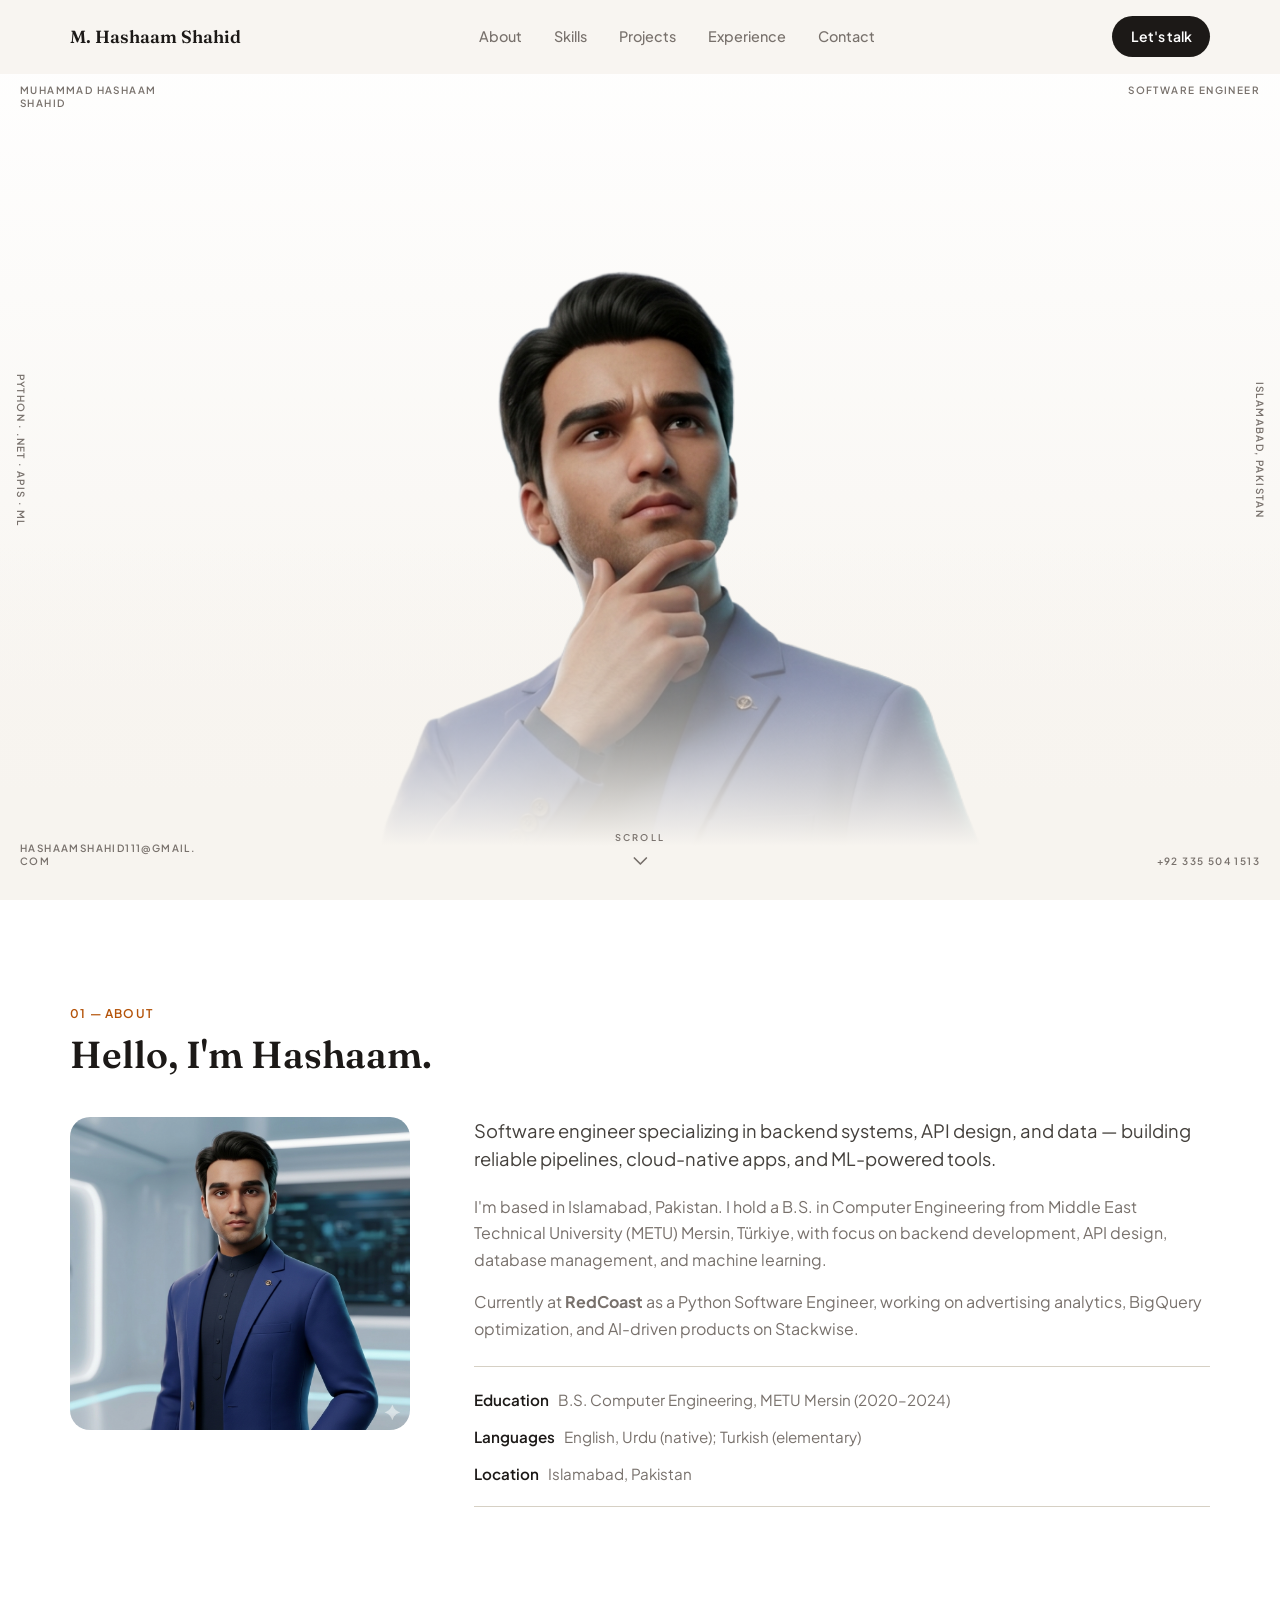
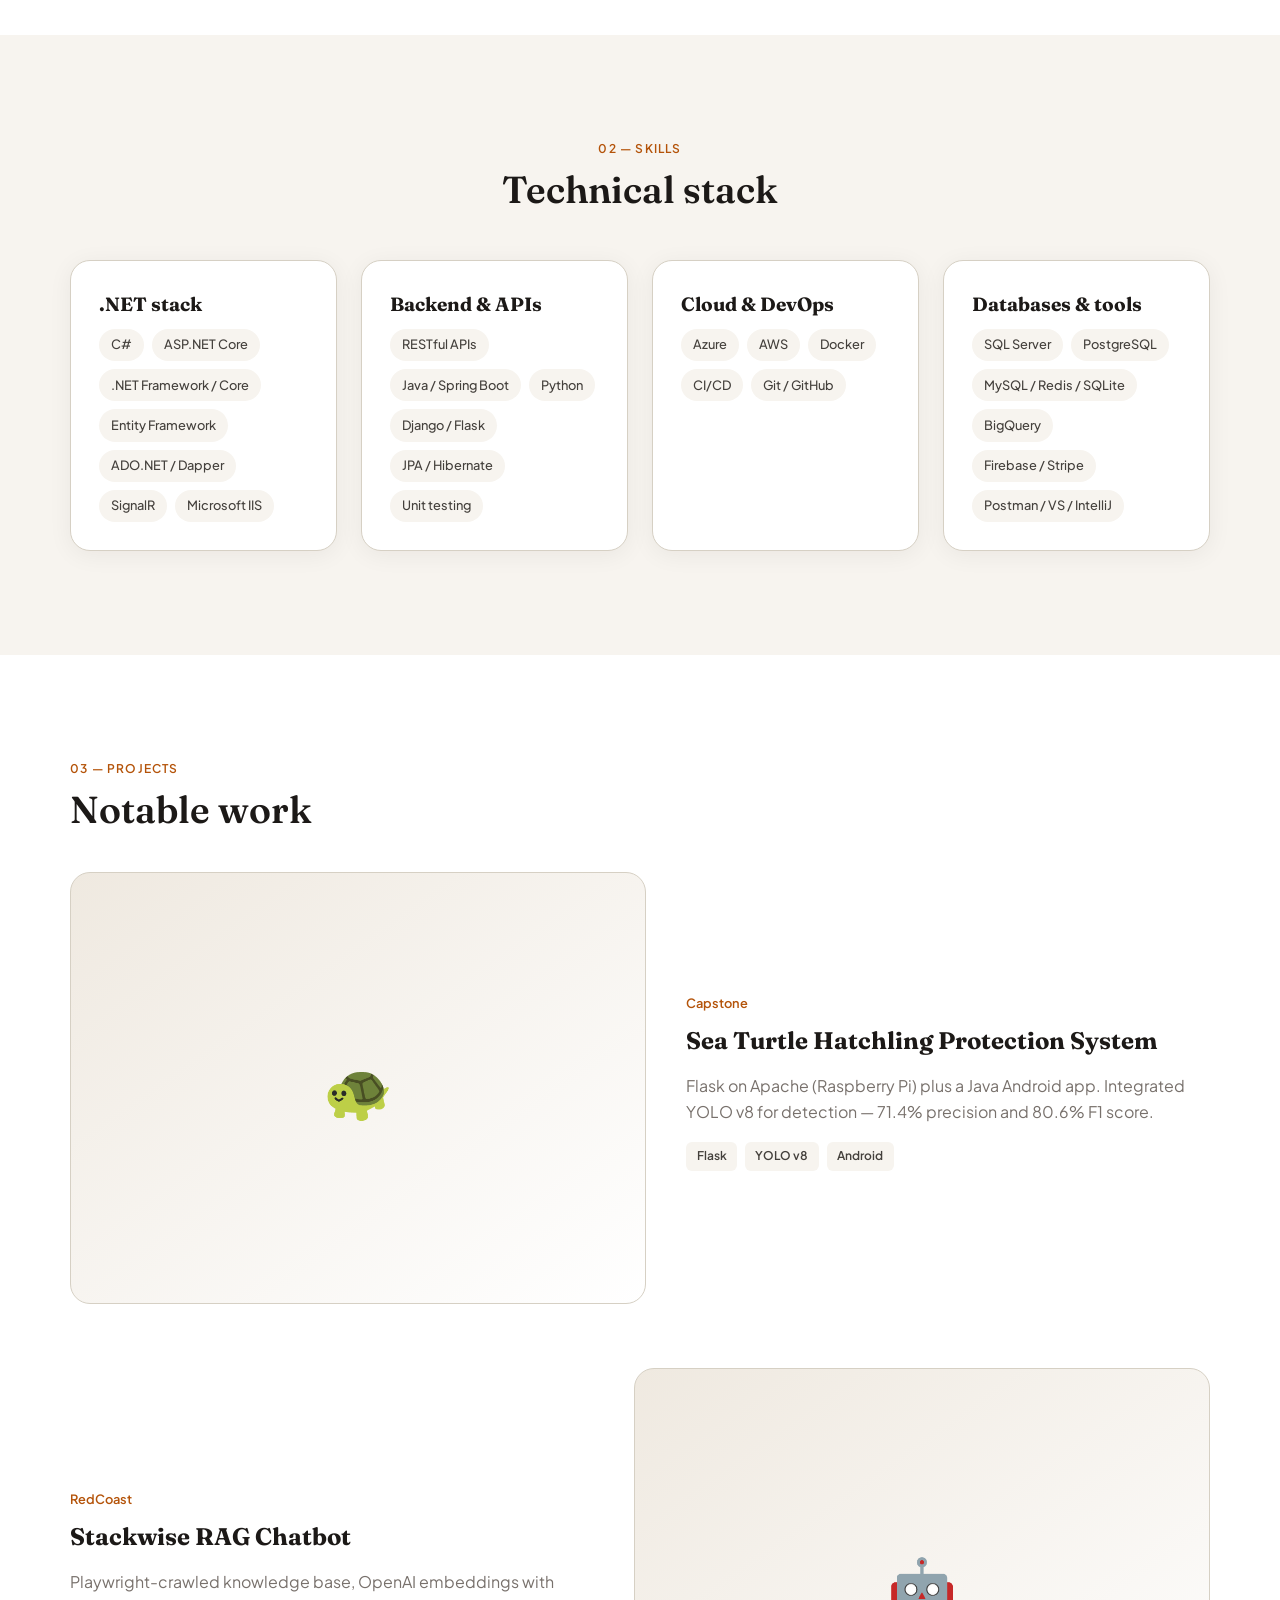
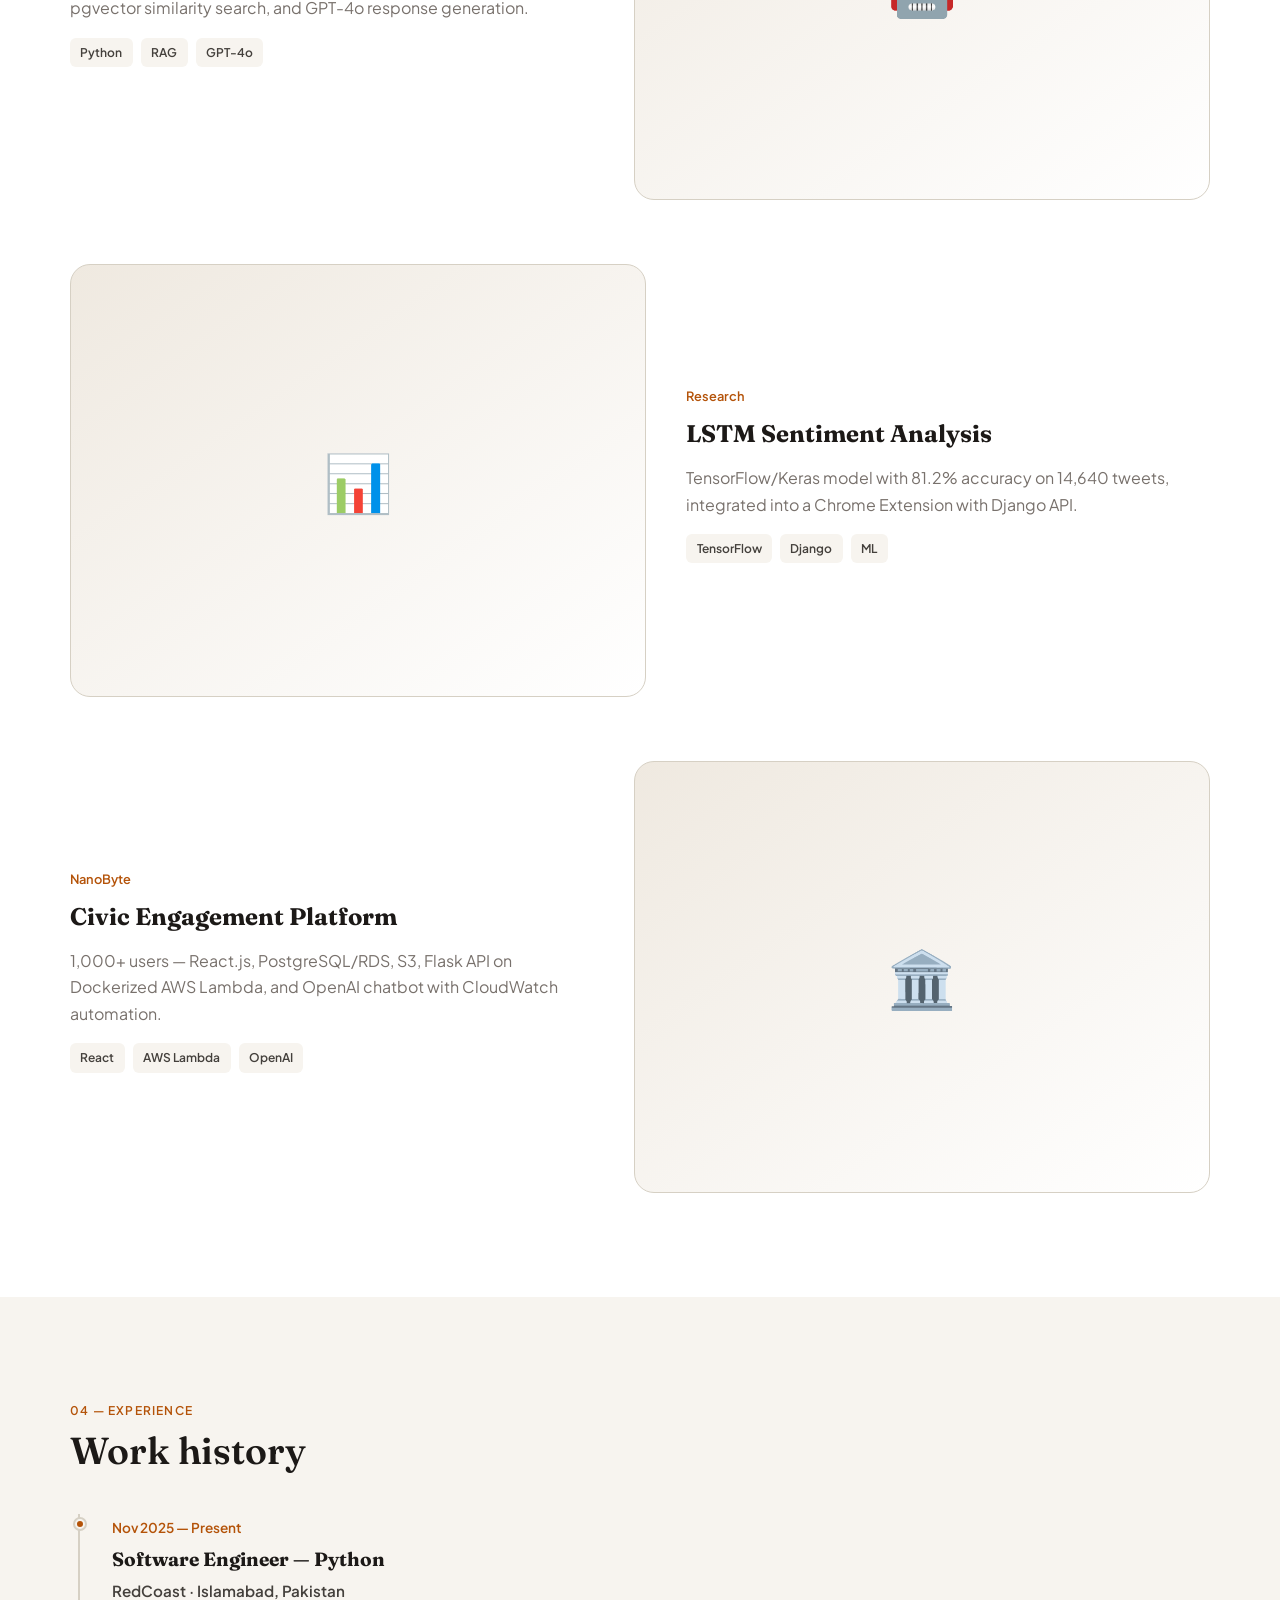
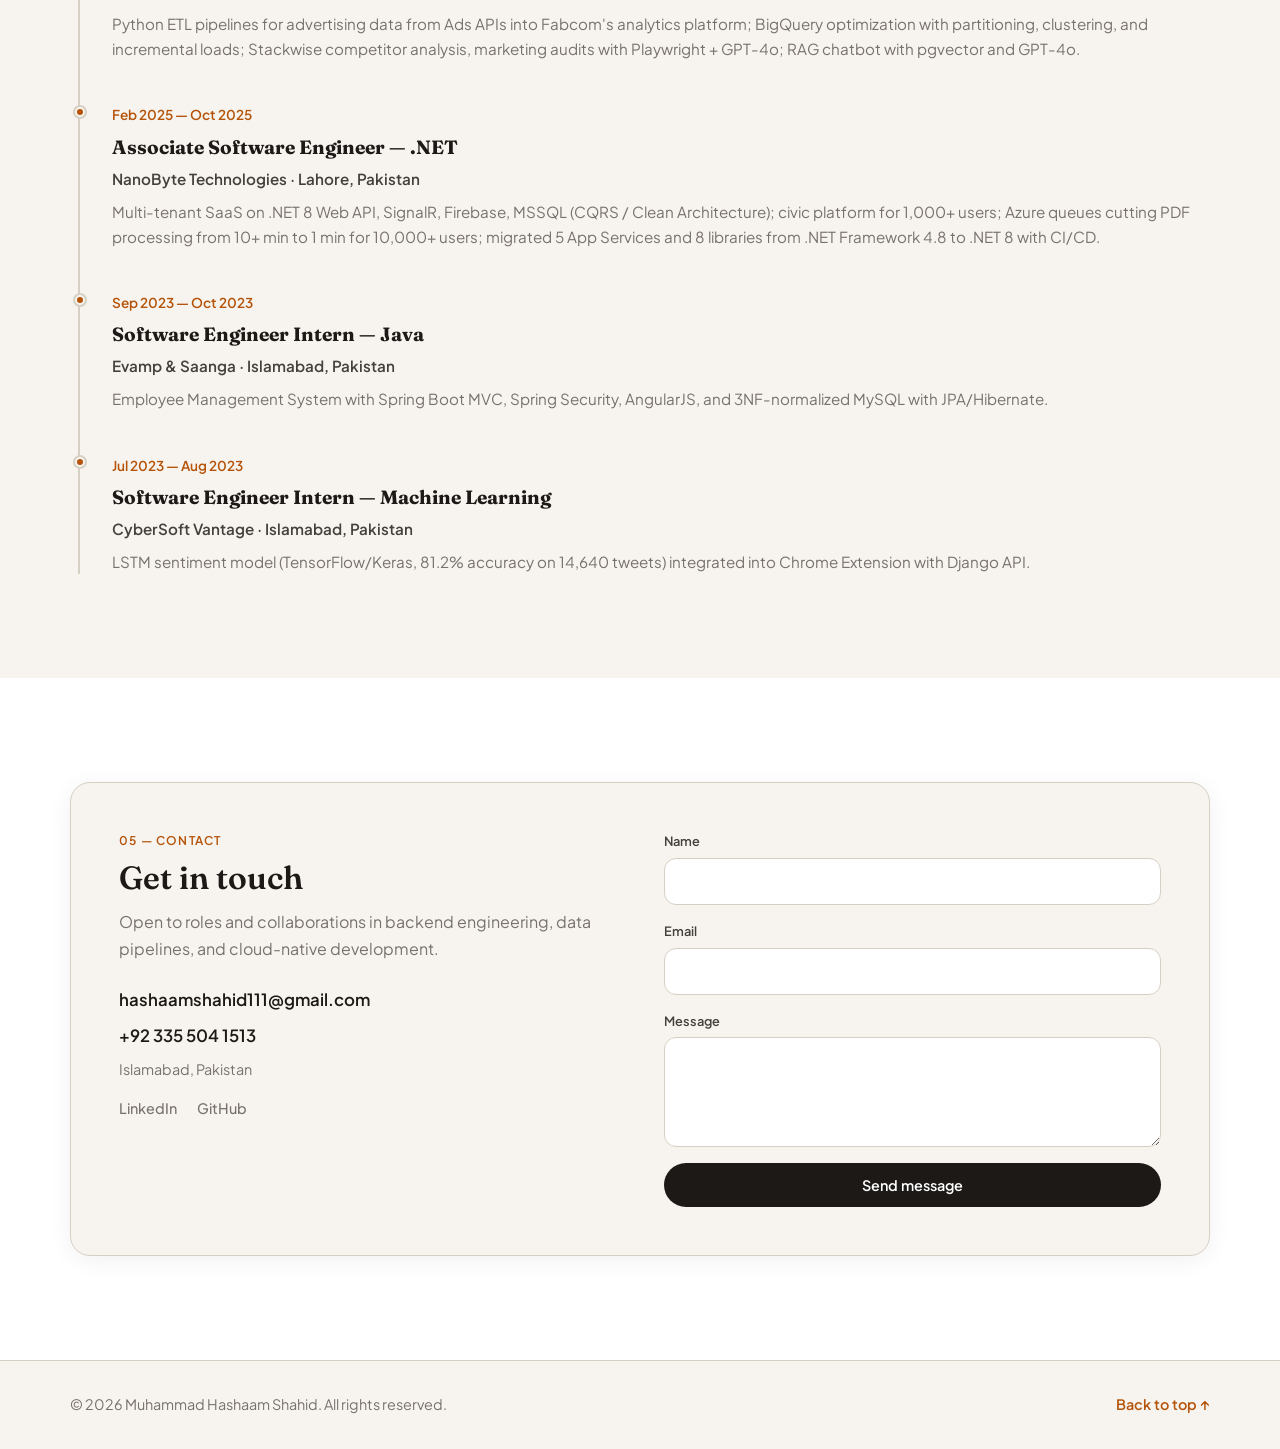
==== index.html @ 00e690a9 "letsss goooo" ====
<!DOCTYPE html>
<html lang="en">
<head>
    <meta charset="UTF-8">
    <meta name="viewport" content="width=device-width, initial-scale=1.0">
    <title>Muhammad Hashaam Shahid — Software Engineer</title>
    <link rel="preconnect" href="https://fonts.googleapis.com">
    <link rel="preconnect" href="https://fonts.gstatic.com" crossorigin>
    <link href="https://fonts.googleapis.com/css2?family=Fraunces:opsz,wght@9..144,500;9..144,600;9..144,700&family=Plus+Jakarta+Sans:wght@400;500;600;700&display=swap" rel="stylesheet">
    <link rel="stylesheet" href="styles.css">
</head>
<body>
    <a class="skip-link" href="#main">Skip to content</a>

    <header class="site-header" id="top">
        <div class="header-inner">
            <a href="#top" class="brand">M. Hashaam Shahid</a>
            <nav class="site-nav" aria-label="Main">
                <ul>
                    <li><a href="#about">About</a></li>
                    <li><a href="#skills">Skills</a></li>
                    <li><a href="#work">Projects</a></li>
                    <li><a href="#experience">Experience</a></li>
                    <li><a href="#contact">Contact</a></li>
                </ul>
            </nav>
            <a href="#contact" class="header-btn">Let's talk</a>
            <button type="button" class="nav-toggle" id="navToggle" aria-expanded="false" aria-controls="mobileNav" aria-label="Open menu">
                <span></span><span></span><span></span>
            </button>
        </div>
        <div class="mobile-nav" id="mobileNav" hidden>
            <a href="#about">About</a>
            <a href="#skills">Skills</a>
            <a href="#work">Projects</a>
            <a href="#experience">Experience</a>
            <a href="#contact">Contact</a>
        </div>
    </header>

    <section class="hero banner" aria-label="Introduction">
        <div class="hero-bg" aria-hidden="true"></div>

        <div class="hero-stage">
            <!-- Avatar: lowest layer in hero stack -->
            <div class="hero-avatar">
                <div class="model" role="img" aria-label="Muhammad Hashaam Shahid"></div>
            </div>

            <!-- 3D ring: above avatar -->
            <div class="slider" style="--quantity: 8;">
                <div class="item" style="--i: 1;"><img src="img1.png" alt=""></div>
                <div class="item" style="--i: 2;"><img src="img2.png" alt=""></div>
                <div class="item" style="--i: 3;"><img src="img3.png" alt=""></div>
                <div class="item" style="--i: 4;"><img src="img4.png" alt=""></div>
                <div class="item" style="--i: 5;"><img src="img5.png" alt=""></div>
                <div class="item" style="--i: 6;"><img src="img6.png" alt=""></div>
                <div class="item" style="--i: 7;"><img src="img7.png" alt=""></div>
                <div class="item" style="--i: 8;"><img src="img8.png" alt=""></div>
            </div>

        </div>

        <!-- Minimal labels on screen edges only — center stays clear for 3D -->
        <div class="hero-edges">
            <span class="edge edge-tl">Muhammad Hashaam Shahid</span>
            <span class="edge edge-tr">Software Engineer</span>
            <a class="edge edge-bl" href="mailto:hashaamshahid111@gmail.com">hashaamshahid111@gmail.com</a>
            <a class="edge edge-br" href="tel:+923355041513">+92 335 504 1513</a>
            <span class="edge edge-left" aria-hidden="true">Python · .NET · APIs · ML</span>
            <span class="edge edge-right" aria-hidden="true">Islamabad, Pakistan</span>
            <a class="edge edge-scroll" href="#about" aria-label="Scroll down">
                <span class="scroll-label">Scroll</span>
                <span class="scroll-arrow" aria-hidden="true">
                    <svg width="24" height="24" viewBox="0 0 24 24" fill="none" xmlns="http://www.w3.org/2000/svg">
                        <path d="M6 9l6 6 6-6" stroke="currentColor" stroke-width="1.75" stroke-linecap="round" stroke-linejoin="round"/>
                    </svg>
                </span>
            </a>
        </div>
        <h1 class="visually-hidden">Muhammad Hashaam Shahid — Software Engineer</h1>

        <div class="hero-fade" aria-hidden="true"></div>
    </section>

    <main id="main">
        <section class="section about" id="about">
            <div class="wrap">
                <div class="section-head">
                    <span class="tag">01 — About</span>
                    <h2>Hello, I'm Hashaam.</h2>
                </div>
                <div class="about-layout">
                    <div class="about-photo">
                        <div class="photo-frame">
                            <img src="photoframe.png" alt="Muhammad Hashaam Shahid" width="400" height="500">
                        </div>
                    </div>
                    <div class="about-copy">
                        <p class="large">Software engineer specializing in backend systems, API design, and data — building reliable pipelines, cloud-native apps, and ML-powered tools.</p>
                        <p>I'm based in Islamabad, Pakistan. I hold a B.S. in Computer Engineering from Middle East Technical University (METU) Mersin, Türkiye, with focus on backend development, API design, database management, and machine learning.</p>
                        <p>Currently at <strong>RedCoast</strong> as a Python Software Engineer, working on advertising analytics, BigQuery optimization, and AI-driven products on Stackwise.</p>
                        <ul class="about-facts">
                            <li><strong>Education</strong> B.S. Computer Engineering, METU Mersin (2020–2024)</li>
                            <li><strong>Languages</strong> English, Urdu (native); Turkish (elementary)</li>
                            <li><strong>Location</strong> Islamabad, Pakistan</li>
                        </ul>
                    </div>
                </div>
            </div>
        </section>

        <section class="section skills" id="skills">
            <div class="wrap">
                <div class="section-head center">
                    <span class="tag">02 — Skills</span>
                    <h2>Technical stack</h2>
                </div>
                <div class="skills-grid">
                    <article class="skill-card">
                        <h3>.NET stack</h3>
                        <ul>
                            <li>C#</li>
                            <li>ASP.NET Core</li>
                            <li>.NET Framework / Core</li>
                            <li>Entity Framework</li>
                            <li>ADO.NET / Dapper</li>
                            <li>SignalR</li>
                            <li>Microsoft IIS</li>
                        </ul>
                    </article>
                    <article class="skill-card">
                        <h3>Backend & APIs</h3>
                        <ul>
                            <li>RESTful APIs</li>
                            <li>Java / Spring Boot</li>
                            <li>Python</li>
                            <li>Django / Flask</li>
                            <li>JPA / Hibernate</li>
                            <li>Unit testing</li>
                        </ul>
                    </article>
                    <article class="skill-card">
                        <h3>Cloud & DevOps</h3>
                        <ul>
                            <li>Azure</li>
                            <li>AWS</li>
                            <li>Docker</li>
                            <li>CI/CD</li>
                            <li>Git / GitHub</li>
                        </ul>
                    </article>
                    <article class="skill-card">
                        <h3>Databases & tools</h3>
                        <ul>
                            <li>SQL Server</li>
                            <li>PostgreSQL</li>
                            <li>MySQL / Redis / SQLite</li>
                            <li>BigQuery</li>
                            <li>Firebase / Stripe</li>
                            <li>Postman / VS / IntelliJ</li>
                        </ul>
                    </article>
                </div>
            </div>
        </section>

        <section class="section work" id="work">
            <div class="wrap">
                <div class="section-head">
                    <span class="tag">03 — Projects</span>
                    <h2>Notable work</h2>
                </div>
                <div class="work-list">
                    <article class="work-item">
                        <div class="work-visual work-visual--icon">🐢</div>
                        <div class="work-info">
                            <span class="work-year">Capstone</span>
                            <h3>Sea Turtle Hatchling Protection System</h3>
                            <p>Flask on Apache (Raspberry Pi) plus a Java Android app. Integrated YOLO v8 for detection — 71.4% precision and 80.6% F1 score.</p>
                            <div class="work-meta">
                                <span>Flask</span><span>YOLO v8</span><span>Android</span>
                            </div>
                        </div>
                    </article>
                    <article class="work-item reverse">
                        <div class="work-visual work-visual--icon">🤖</div>
                        <div class="work-info">
                            <span class="work-year">RedCoast</span>
                            <h3>Stackwise RAG Chatbot</h3>
                            <p>Playwright-crawled knowledge base, OpenAI embeddings with pgvector similarity search, and GPT-4o response generation.</p>
                            <div class="work-meta">
                                <span>Python</span><span>RAG</span><span>GPT-4o</span>
                            </div>
                        </div>
                    </article>
                    <article class="work-item">
                        <div class="work-visual work-visual--icon">📊</div>
                        <div class="work-info">
                            <span class="work-year">Research</span>
                            <h3>LSTM Sentiment Analysis</h3>
                            <p>TensorFlow/Keras model with 81.2% accuracy on 14,640 tweets, integrated into a Chrome Extension with Django API.</p>
                            <div class="work-meta">
                                <span>TensorFlow</span><span>Django</span><span>ML</span>
                            </div>
                        </div>
                    </article>
                    <article class="work-item reverse">
                        <div class="work-visual work-visual--icon">🏛️</div>
                        <div class="work-info">
                            <span class="work-year">NanoByte</span>
                            <h3>Civic Engagement Platform</h3>
                            <p>1,000+ users — React.js, PostgreSQL/RDS, S3, Flask API on Dockerized AWS Lambda, and OpenAI chatbot with CloudWatch automation.</p>
                            <div class="work-meta">
                                <span>React</span><span>AWS Lambda</span><span>OpenAI</span>
                            </div>
                        </div>
                    </article>
                </div>
            </div>
        </section>

        <section class="section experience" id="experience">
            <div class="wrap">
                <div class="section-head">
                    <span class="tag">04 — Experience</span>
                    <h2>Work history</h2>
                </div>
                <ol class="timeline">
                    <li>
                        <time datetime="2025-11">Nov 2025 — Present</time>
                        <h3>Software Engineer — Python</h3>
                        <p class="company">RedCoast · Islamabad, Pakistan</p>
                        <p>Python ETL pipelines for advertising data from Ads APIs into Fabcom's analytics platform; BigQuery optimization with partitioning, clustering, and incremental loads; Stackwise competitor analysis, marketing audits with Playwright + GPT-4o; RAG chatbot with pgvector and GPT-4o.</p>
                    </li>
                    <li>
                        <time datetime="2025-02">Feb 2025 — Oct 2025</time>
                        <h3>Associate Software Engineer — .NET</h3>
                        <p class="company">NanoByte Technologies · Lahore, Pakistan</p>
                        <p>Multi-tenant SaaS on .NET 8 Web API, SignalR, Firebase, MSSQL (CQRS / Clean Architecture); civic platform for 1,000+ users; Azure queues cutting PDF processing from 10+ min to 1 min for 10,000+ users; migrated 5 App Services and 8 libraries from .NET Framework 4.8 to .NET 8 with CI/CD.</p>
                    </li>
                    <li>
                        <time datetime="2023-09">Sep 2023 — Oct 2023</time>
                        <h3>Software Engineer Intern — Java</h3>
                        <p class="company">Evamp & Saanga · Islamabad, Pakistan</p>
                        <p>Employee Management System with Spring Boot MVC, Spring Security, AngularJS, and 3NF-normalized MySQL with JPA/Hibernate.</p>
                    </li>
                    <li>
                        <time datetime="2023-07">Jul 2023 — Aug 2023</time>
                        <h3>Software Engineer Intern — Machine Learning</h3>
                        <p class="company">CyberSoft Vantage · Islamabad, Pakistan</p>
                        <p>LSTM sentiment model (TensorFlow/Keras, 81.2% accuracy on 14,640 tweets) integrated into Chrome Extension with Django API.</p>
                    </li>
                </ol>
            </div>
        </section>

        <section class="section contact" id="contact">
            <div class="wrap">
                <div class="contact-box">
                    <div class="contact-text">
                        <span class="tag">05 — Contact</span>
                        <h2>Get in touch</h2>
                        <p>Open to roles and collaborations in backend engineering, data pipelines, and cloud-native development.</p>
                        <div class="contact-direct">
                            <a href="mailto:hashaamshahid111@gmail.com">hashaamshahid111@gmail.com</a>
                            <a href="tel:+923355041513" class="contact-phone">+92 335 504 1513</a>
                            <p class="contact-location">Islamabad, Pakistan</p>
                            <div class="socials">
                                <a href="https://linkedin.com/in/" target="_blank" rel="noopener noreferrer">LinkedIn</a>
                                <a href="https://github.com/" target="_blank" rel="noopener noreferrer">GitHub</a>
                            </div>
                        </div>
                    </div>
                    <form class="contact-form" action="#" method="post">
                        <label>
                            <span>Name</span>
                            <input type="text" name="name" required autocomplete="name">
                        </label>
                        <label>
                            <span>Email</span>
                            <input type="email" name="email" required autocomplete="email">
                        </label>
                        <label>
                            <span>Message</span>
                            <textarea name="message" rows="4" required></textarea>
                        </label>
                        <button type="submit" class="btn btn-fill">Send message</button>
                    </form>
                </div>
            </div>
        </section>
    </main>

    <footer class="site-footer">
        <div class="wrap footer-inner">
            <p>© <span id="year"></span> Muhammad Hashaam Shahid. All rights reserved.</p>
            <a href="#top" class="text-link">Back to top ↑</a>
        </div>
    </footer>

    <script src="main.js"></script>
</body>
</html>
---- styles.css ----
/* —— Theme: warm editorial light —— */
:root {
    --avatar-ref-w: 1400;
    --avatar-ref-h: 1363;
    --content-max: 1140px;
    --design-w: 2560px;
    --scale: min(1, 100vw / var(--design-w));
    --slider-w: calc(200px * var(--scale));
    --slider-h: calc(250px * var(--scale));
    --ring-z: calc(550px * var(--scale));
    --perspective: calc(1000px * var(--scale));

    --paper: #f7f4ef;
    --paper-2: #efe9e0;
    --ink: #1c1917;
    --ink-soft: #44403c;
    --muted: #78716c;
    --line: #d6d0c4;
    --accent: #b45309;
    --accent-hover: #92400e;
    --white: #fff;
    --radius: 12px;
    --radius-lg: 20px;
    --shadow: 0 4px 24px rgba(28, 25, 23, 0.06);
    --shadow-lg: 0 20px 50px rgba(28, 25, 23, 0.1);
    --font-sans: "Plus Jakarta Sans", system-ui, sans-serif;
    --font-serif: "Fraunces", Georgia, serif;
}

*, *::before, *::after { box-sizing: border-box; margin: 0; padding: 0; }

html { scroll-behavior: smooth; }

body {
    font-family: var(--font-sans);
    font-size: 1rem;
    line-height: 1.65;
    color: var(--ink);
    background: var(--paper);
}

img {
    max-width: 100%;
    height: auto;
    display: block;
    filter: none;
}

a { color: inherit; }

.skip-link {
    position: absolute;
    left: -9999px;
    top: 0;
    z-index: 9999;
    padding: 0.75rem 1rem;
    background: var(--ink);
    color: var(--white);
}
.skip-link:focus { left: 1rem; top: 1rem; }

.wrap {
    width: min(var(--content-max), 100% - 2.5rem);
    margin-inline: auto;
}

/* —— Header —— */
.site-header {
    position: fixed;
    top: 0;
    left: 0;
    right: 0;
    z-index: 200;
    background: rgba(247, 244, 239, 0.88);
    backdrop-filter: blur(10px);
    border-bottom: 1px solid transparent;
    transition: border-color 0.2s, box-shadow 0.2s;
}

.site-header.scrolled {
    border-color: var(--line);
    box-shadow: var(--shadow);
}

.header-inner {
    width: min(var(--content-max), 100% - 2.5rem);
    margin-inline: auto;
    display: flex;
    align-items: center;
    justify-content: space-between;
    gap: 1.5rem;
    padding: 1rem 0;
}

.brand {
    font-family: var(--font-serif);
    font-weight: 600;
    font-size: 1.1rem;
    text-decoration: none;
    color: var(--ink);
    white-space: nowrap;
}

.site-nav ul {
    display: flex;
    gap: 2rem;
    list-style: none;
}

.site-nav a {
    text-decoration: none;
    font-size: 0.9rem;
    font-weight: 500;
    color: var(--muted);
    transition: color 0.2s;
}

.site-nav a:hover { color: var(--ink); }

.header-btn {
    text-decoration: none;
    font-size: 0.875rem;
    font-weight: 600;
    padding: 0.55rem 1.15rem;
    border-radius: 999px;
    background: var(--ink);
    color: var(--white);
    transition: background 0.2s;
}

.header-btn:hover { background: var(--accent); }

.nav-toggle {
    display: none;
    flex-direction: column;
    gap: 5px;
    background: none;
    border: none;
    cursor: pointer;
    padding: 4px;
}

.nav-toggle span {
    display: block;
    width: 22px;
    height: 2px;
    background: var(--ink);
    border-radius: 1px;
}

.mobile-nav {
    display: none;
    flex-direction: column;
    gap: 0.75rem;
    padding: 1rem 1.25rem 1.25rem;
    border-top: 1px solid var(--line);
    background: var(--paper);
}

.mobile-nav a {
    text-decoration: none;
    font-weight: 500;
    color: var(--ink-soft);
}

.mobile-nav[hidden] { display: none; }
.mobile-nav.is-open {
    display: flex;
}

/* —— Buttons & links —— */
.btn {
    display: inline-flex;
    align-items: center;
    justify-content: center;
    padding: 0.8rem 1.5rem;
    font-family: inherit;
    font-size: 0.9rem;
    font-weight: 600;
    text-decoration: none;
    border-radius: 999px;
    border: none;
    cursor: pointer;
    transition: background 0.2s, color 0.2s, border-color 0.2s;
}

.btn-fill {
    background: var(--ink);
    color: var(--white);
}

.btn-fill:hover { background: var(--accent); }

.btn-line {
    background: transparent;
    color: var(--ink);
    border: 1.5px solid var(--line);
}

.btn-line:hover {
    border-color: var(--ink);
    background: var(--white);
}

.text-link {
    font-weight: 600;
    color: var(--accent);
    text-decoration: none;
}

.text-link:hover { color: var(--accent-hover); }

/* —— Hero / 3D banner —— */
.hero {
    position: relative;
    width: 100%;
    min-height: 100vh;
    overflow: hidden;
    padding-top: 4.5rem;
}

.hero-bg {
    position: absolute;
    inset: 0;
    z-index: 0;
    background: linear-gradient(180deg, var(--white) 0%, var(--paper) 88%);
}

.hero-stage {
    position: relative;
    width: 100%;
    min-height: calc(100vh - 4.5rem);
}

/* Layer 1: avatar behind slider */
.hero-avatar {
    position: absolute;
    bottom: 0;
    left: 50%;
    transform: translateX(-50%);
    width: min(100%, 900px);
    height: 75vh;
    z-index: 1;
    pointer-events: none;
}

.hero-avatar .model {
    background-image: url(avatar.png);
    width: 100%;
    height: 100%;
    background-size: auto 130%;
    background-repeat: no-repeat;
    background-position: top center;
    filter: none;
    mix-blend-mode: normal;
}

/* Layer 2: 3D slider in front of avatar */
.hero .slider {
    position: absolute;
    width: var(--slider-w);
    height: var(--slider-h);
    top: 14%;
    left: calc(50% - var(--slider-w) / 2);
    transform-style: preserve-3d;
    transform: perspective(var(--perspective));
    animation: autoRun 20s linear infinite;
    z-index: 10;
}

.hero .slider .item {
    position: absolute;
    inset: 0;
    overflow: hidden;
    display: flex;
    align-items: center;
    justify-content: center;
    transform: rotateY(calc((var(--i) - 1) * (360 / var(--quantity)) * 1deg))
        translateZ(var(--ring-z)) !important;
    animation: autoRun 20s linear infinite;
}

@keyframes autoRun {
    from { transform: perspective(var(--perspective)) rotateX(-16deg) rotateY(0deg); }
    to { transform: perspective(var(--perspective)) rotateX(-16deg) rotateY(360deg); }
}

.hero .slider .item img {
    width: 100%;
    height: auto;
    max-height: 100%;
    aspect-ratio: var(--avatar-ref-w) / var(--avatar-ref-h);
    object-fit: contain;
    object-position: center;
    filter: none;
    mix-blend-mode: normal;
}

/* Edge labels — tiny, out of the 3D stage */
.hero-edges {
    position: absolute;
    inset: 0;
    z-index: 25;
    pointer-events: none;
}

.hero-edges .edge {
    position: absolute;
    font-size: 0.625rem;
    font-weight: 600;
    letter-spacing: 0.14em;
    text-transform: uppercase;
    color: var(--muted);
    line-height: 1.3;
    max-width: 11rem;
    pointer-events: auto;
}

.hero-edges a.edge {
    text-decoration: none;
    transition: color 0.2s;
}

.hero-edges a.edge:hover {
    color: var(--accent);
}

.edge-tl {
    top: calc(4.5rem + 0.75rem);
    left: clamp(0.65rem, 2vw, 1.25rem);
}

.edge-tr {
    top: calc(4.5rem + 0.75rem);
    right: clamp(0.65rem, 2vw, 1.25rem);
    text-align: right;
}

.edge-bl {
    bottom: clamp(1.25rem, 4vh, 2rem);
    left: clamp(0.65rem, 2vw, 1.25rem);
    max-width: 14rem;
    word-break: break-all;
    font-size: 0.58rem;
    letter-spacing: 0.08em;
    text-transform: lowercase;
}

.edge-br {
    bottom: clamp(1.25rem, 4vh, 2rem);
    right: clamp(0.65rem, 2vw, 1.25rem);
    text-align: right;
}

.edge-left,
.edge-right {
    top: 50%;
    transform: translateY(-50%);
    writing-mode: vertical-rl;
    text-orientation: mixed;
    letter-spacing: 0.2em;
    font-size: 0.58rem;
    max-width: none;
    pointer-events: none;
}

.edge-left {
    left: clamp(0.4rem, 1.2vw, 0.85rem);
}

.edge-right {
    right: clamp(0.4rem, 1.2vw, 0.85rem);
}

.edge-scroll {
    bottom: clamp(1rem, 3vh, 1.75rem);
    left: 50%;
    transform: translateX(-50%);
    pointer-events: auto;
    display: flex;
    flex-direction: column;
    align-items: center;
    gap: 0.4rem;
    text-transform: none;
    letter-spacing: 0;
    max-width: none;
    color: var(--muted);
}

.scroll-label {
    font-size: 0.58rem;
    font-weight: 600;
    letter-spacing: 0.22em;
    text-transform: uppercase;
}

.edge-scroll:hover {
    color: var(--accent);
}

.scroll-arrow {
    display: flex;
    align-items: center;
    justify-content: center;
    animation: scroll-bounce 1.8s ease-in-out infinite;
}

.scroll-arrow svg {
    display: block;
    width: 1.5rem;
    height: 1.5rem;
}

@keyframes scroll-bounce {
    0%, 100% {
        transform: translateY(0);
        opacity: 0.85;
    }
    50% {
        transform: translateY(8px);
        opacity: 0.35;
    }
}

@media (prefers-reduced-motion: reduce) {
    .scroll-arrow {
        animation: none;
    }
}

.visually-hidden {
    position: absolute;
    width: 1px;
    height: 1px;
    padding: 0;
    margin: -1px;
    overflow: hidden;
    clip: rect(0, 0, 0, 0);
    white-space: nowrap;
    border: 0;
}

.hero-fade {
    position: absolute;
    bottom: 0;
    left: 0;
    right: 0;
    height: 40%;
    background: linear-gradient(to top, var(--paper) 15%, transparent);
    z-index: 5;
    pointer-events: none;
}

/* —— Sections —— */
.section {
    padding: clamp(4rem, 10vw, 6.5rem) 0;
}

.section-head {
    margin-bottom: 2.5rem;
}

.section-head.center {
    text-align: center;
    max-width: 32rem;
    margin-inline: auto;
    margin-bottom: 3rem;
}

.tag {
    display: block;
    font-size: 0.75rem;
    font-weight: 600;
    letter-spacing: 0.1em;
    text-transform: uppercase;
    color: var(--accent);
    margin-bottom: 0.5rem;
}

.section h2 {
    font-family: var(--font-serif);
    font-size: clamp(1.75rem, 4vw, 2.35rem);
    font-weight: 600;
    line-height: 1.2;
    color: var(--ink);
}

.section-desc {
    margin-top: 0.75rem;
    color: var(--muted);
    max-width: 40ch;
}

/* About */
.about { background: var(--white); }

.about-layout {
    display: grid;
    grid-template-columns: minmax(240px, 340px) 1fr;
    gap: clamp(2rem, 5vw, 4rem);
    align-items: start;
}

.photo-frame {
    border-radius: var(--radius-lg);
    overflow: hidden;
    background: transparent;
    border: none;
    box-shadow: none;
}

.photo-frame img {
    width: 100%;
    height: auto;
    display: block;
    object-fit: contain;
    filter: none;
}

.about-copy .large {
    font-size: 1.15rem;
    color: var(--ink-soft);
    margin-bottom: 1.25rem;
    line-height: 1.55;
}

.about-copy p {
    color: var(--muted);
    margin-bottom: 1rem;
}

.about-facts {
    list-style: none;
    margin: 1.5rem 0;
    padding: 1.25rem 0;
    border-top: 1px solid var(--line);
    border-bottom: 1px solid var(--line);
    display: grid;
    gap: 0.75rem;
}

.about-facts li {
    font-size: 0.95rem;
    color: var(--muted);
}

.about-facts strong {
    color: var(--ink);
    font-weight: 600;
    margin-right: 0.35rem;
}

/* Skills */
.skills { background: var(--paper); }

.skills-grid {
    display: grid;
    grid-template-columns: repeat(2, 1fr);
    gap: 1.5rem;
}

@media (min-width: 1000px) {
    .skills-grid {
        grid-template-columns: repeat(4, 1fr);
    }
}

.skill-card {
    background: var(--white);
    border: 1px solid var(--line);
    border-radius: var(--radius-lg);
    padding: 1.75rem;
    box-shadow: var(--shadow);
    transition: box-shadow 0.25s, transform 0.25s;
}

.skill-card:hover {
    box-shadow: var(--shadow-lg);
    transform: translateY(-2px);
}

.skill-card h3 {
    font-family: var(--font-serif);
    font-size: 1.2rem;
    margin-bottom: 0.5rem;
}

.skill-card > p {
    font-size: 0.9rem;
    color: var(--muted);
    margin-bottom: 1.25rem;
}

.skill-card ul {
    list-style: none;
    display: flex;
    flex-wrap: wrap;
    gap: 0.5rem;
}

.skill-card li {
    font-size: 0.8rem;
    font-weight: 500;
    padding: 0.35rem 0.75rem;
    background: var(--paper);
    border-radius: 999px;
    color: var(--ink-soft);
}

/* Work */
.work { background: var(--white); }

.work-list {
    display: flex;
    flex-direction: column;
    gap: 4rem;
}

.work-item {
    display: grid;
    grid-template-columns: 1.1fr 1fr;
    gap: 2.5rem;
    align-items: center;
}

.work-item.reverse {
    direction: rtl;
}

.work-item.reverse > * {
    direction: ltr;
}

.work-visual {
    border-radius: var(--radius-lg);
    overflow: hidden;
    background: var(--paper-2);
    border: 1px solid var(--line);
    aspect-ratio: 4/3;
    display: flex;
    align-items: center;
    justify-content: center;
}

.work-visual img {
    width: 70%;
    object-fit: contain;
    filter: none;
}

.work-visual--icon {
    font-size: 3.5rem;
    background: linear-gradient(145deg, var(--paper-2), var(--white));
}

.work-year {
    font-size: 0.8rem;
    font-weight: 600;
    color: var(--accent);
}

.work-info h3 {
    font-family: var(--font-serif);
    font-size: 1.5rem;
    margin: 0.35rem 0 0.75rem;
}

.work-info > p {
    color: var(--muted);
    margin-bottom: 1rem;
}

.work-meta {
    display: flex;
    gap: 0.5rem;
    margin-bottom: 1rem;
}

.work-meta span {
    font-size: 0.75rem;
    font-weight: 600;
    padding: 0.3rem 0.65rem;
    background: var(--paper);
    border-radius: 6px;
    color: var(--ink-soft);
}

/* Experience */
.experience { background: var(--paper); }

.timeline {
    list-style: none;
    border-left: 2px solid var(--line);
    margin-left: 0.5rem;
    padding-left: 2rem;
    display: flex;
    flex-direction: column;
    gap: 2.5rem;
}

.timeline li {
    position: relative;
}

.timeline li::before {
    content: "";
    position: absolute;
    left: calc(-2rem - 5px);
    top: 0.35rem;
    width: 10px;
    height: 10px;
    border-radius: 50%;
    background: var(--accent);
    border: 2px solid var(--paper);
    box-shadow: 0 0 0 2px var(--line);
}

.timeline time {
    font-size: 0.85rem;
    font-weight: 600;
    color: var(--accent);
}

.timeline h3 {
    font-family: var(--font-serif);
    font-size: 1.2rem;
    margin: 0.25rem 0 0.15rem;
}

.timeline .company {
    font-weight: 600;
    color: var(--ink-soft);
    font-size: 0.95rem;
    margin-bottom: 0.5rem;
}

.timeline p:last-child {
    color: var(--muted);
    font-size: 0.95rem;
}

/* Contact */
.contact { background: var(--white); }

.contact-box {
    display: grid;
    grid-template-columns: 1fr 1fr;
    gap: 3rem;
    padding: clamp(2rem, 5vw, 3rem);
    background: var(--paper);
    border: 1px solid var(--line);
    border-radius: var(--radius-lg);
    box-shadow: var(--shadow);
}

.contact-text h2 {
    font-family: var(--font-serif);
    font-size: clamp(1.5rem, 3vw, 2rem);
    margin: 0.25rem 0 0.75rem;
}

.contact-text > p {
    color: var(--muted);
    margin-bottom: 1.5rem;
}

.contact-direct a[href^="mailto"],
.contact-direct .contact-phone {
    display: block;
    font-size: 1.05rem;
    font-weight: 600;
    color: var(--ink);
    text-decoration: none;
    margin-bottom: 0.5rem;
}

.contact-direct a:hover { color: var(--accent); }

.contact-location {
    font-size: 0.9rem;
    color: var(--muted);
    margin-bottom: 1rem;
}

.socials {
    display: flex;
    gap: 1.25rem;
}

.socials a {
    font-size: 0.9rem;
    font-weight: 500;
    color: var(--muted);
    text-decoration: none;
}

.socials a:hover { color: var(--ink); }

.contact-form {
    display: flex;
    flex-direction: column;
    gap: 1rem;
}

.contact-form label {
    display: flex;
    flex-direction: column;
    gap: 0.35rem;
}

.contact-form label span {
    font-size: 0.8rem;
    font-weight: 600;
    color: var(--ink-soft);
}

.contact-form input,
.contact-form textarea {
    font-family: inherit;
    font-size: 1rem;
    padding: 0.75rem 1rem;
    border: 1px solid var(--line);
    border-radius: var(--radius);
    background: var(--white);
    color: var(--ink);
    transition: border-color 0.2s;
}

.contact-form input:focus,
.contact-form textarea:focus {
    outline: none;
    border-color: var(--ink);
}

.contact-form textarea { resize: vertical; min-height: 100px; }

/* Footer */
.site-footer {
    padding: 2rem 0;
    border-top: 1px solid var(--line);
    background: var(--paper);
}

.footer-inner {
    display: flex;
    justify-content: space-between;
    align-items: center;
    flex-wrap: wrap;
    gap: 1rem;
    font-size: 0.9rem;
    color: var(--muted);
}

/* —— Responsive —— */
@media (max-width: 900px) {
    .site-nav, .header-btn { display: none; }
    .nav-toggle { display: flex; }

    .skills-grid { grid-template-columns: 1fr; }
    .work-item,
    .work-item.reverse {
        grid-template-columns: 1fr;
        direction: ltr;
    }
    .about-layout { grid-template-columns: 1fr; }
    .contact-box { grid-template-columns: 1fr; }
}

@media (max-width: 900px) {
    .hero .slider { top: 22%; }
    .hero-avatar { height: 58vh; }

    .edge-left,
    .edge-right {
        display: none;
    }

    .edge-bl {
        max-width: 42vw;
    }

}

@media (max-width: 480px) {
    .edge-tl,
    .edge-tr {
        font-size: 0.55rem;
        max-width: 38vw;
    }

    .edge-tr {
        max-width: 9rem;
    }
}
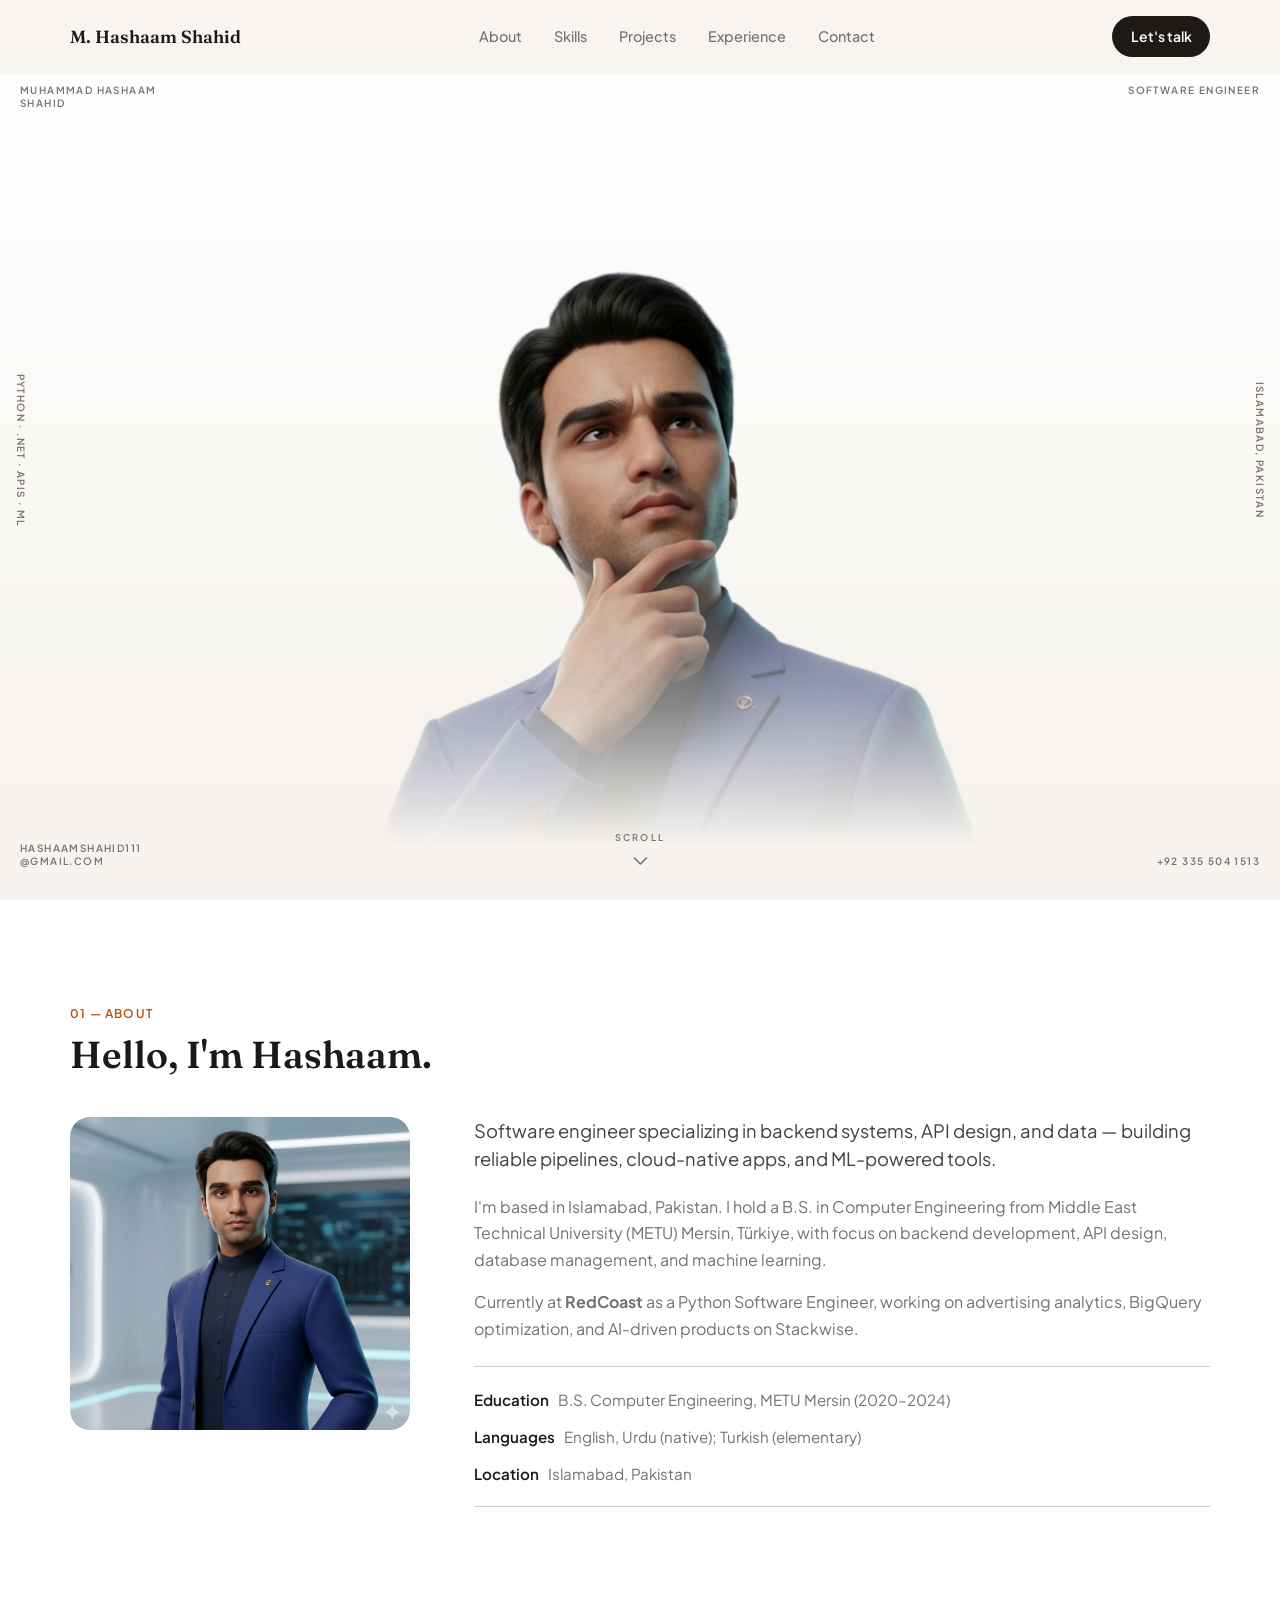
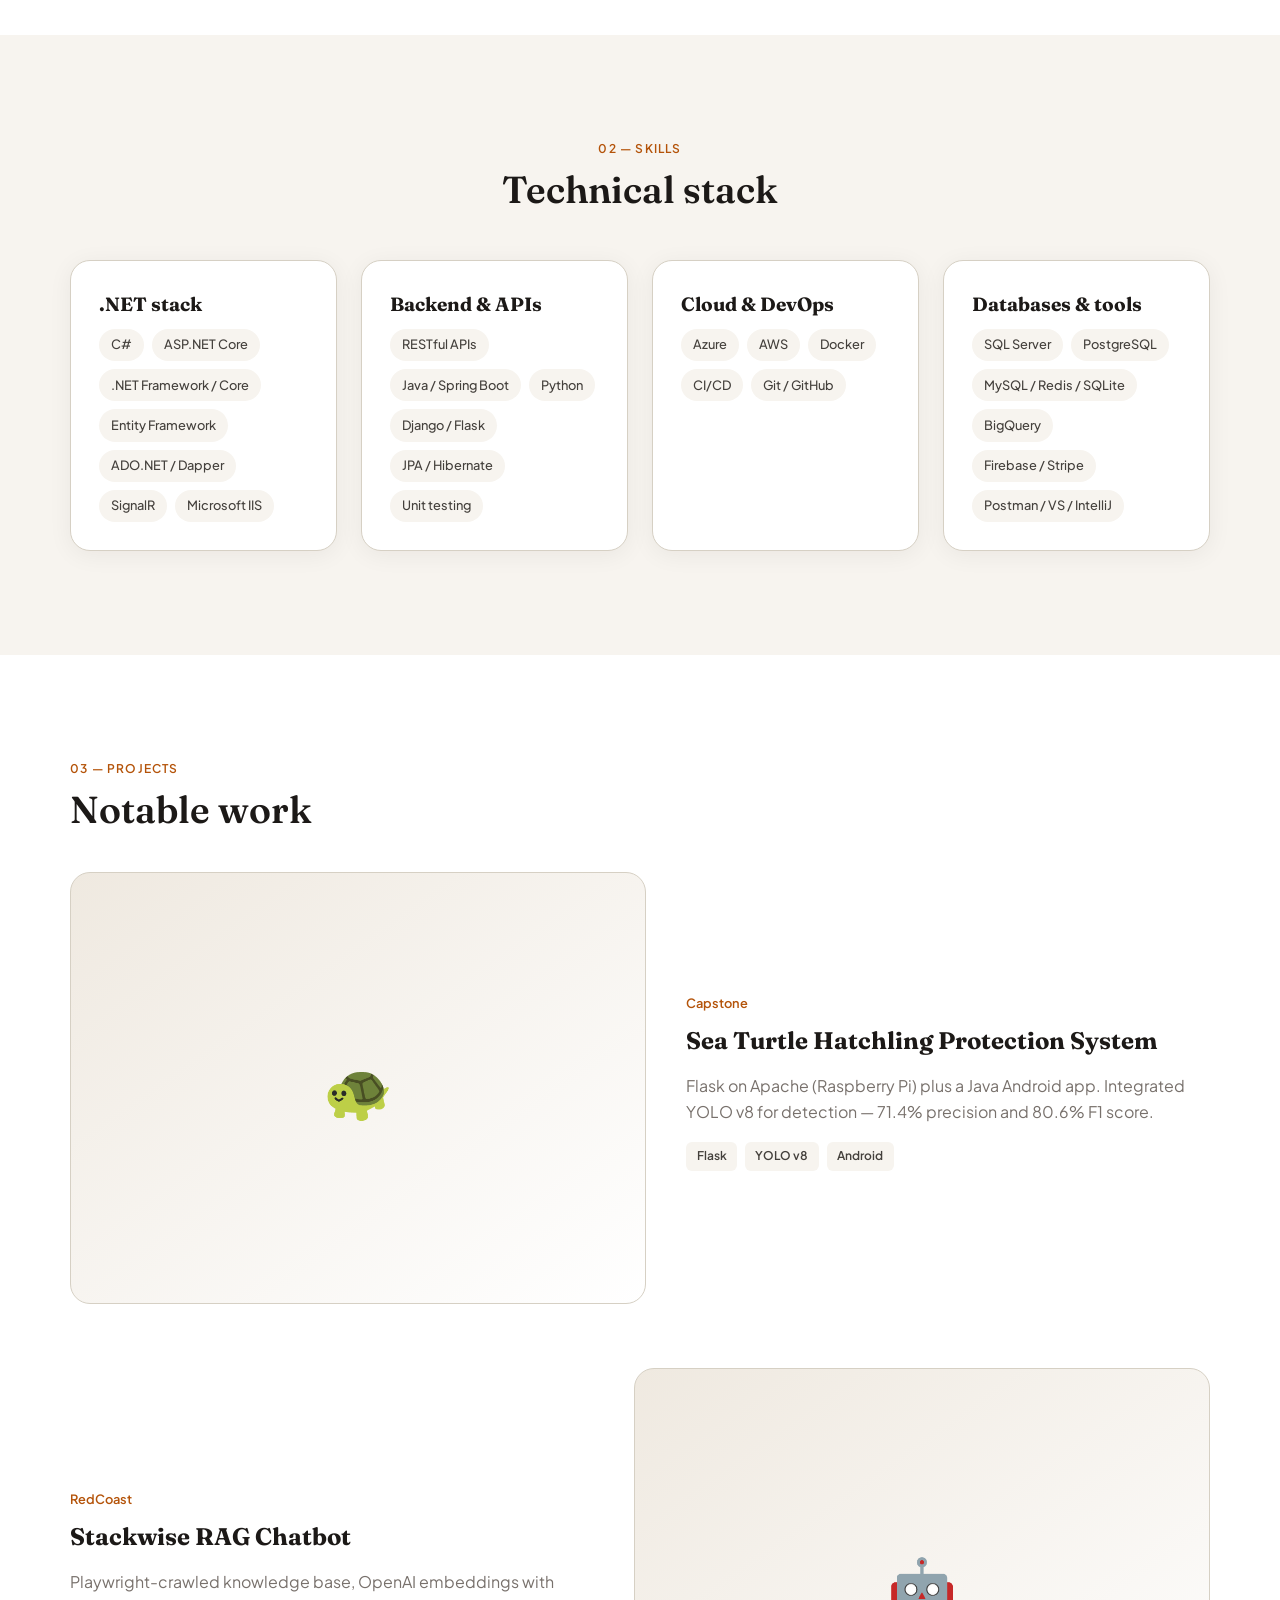
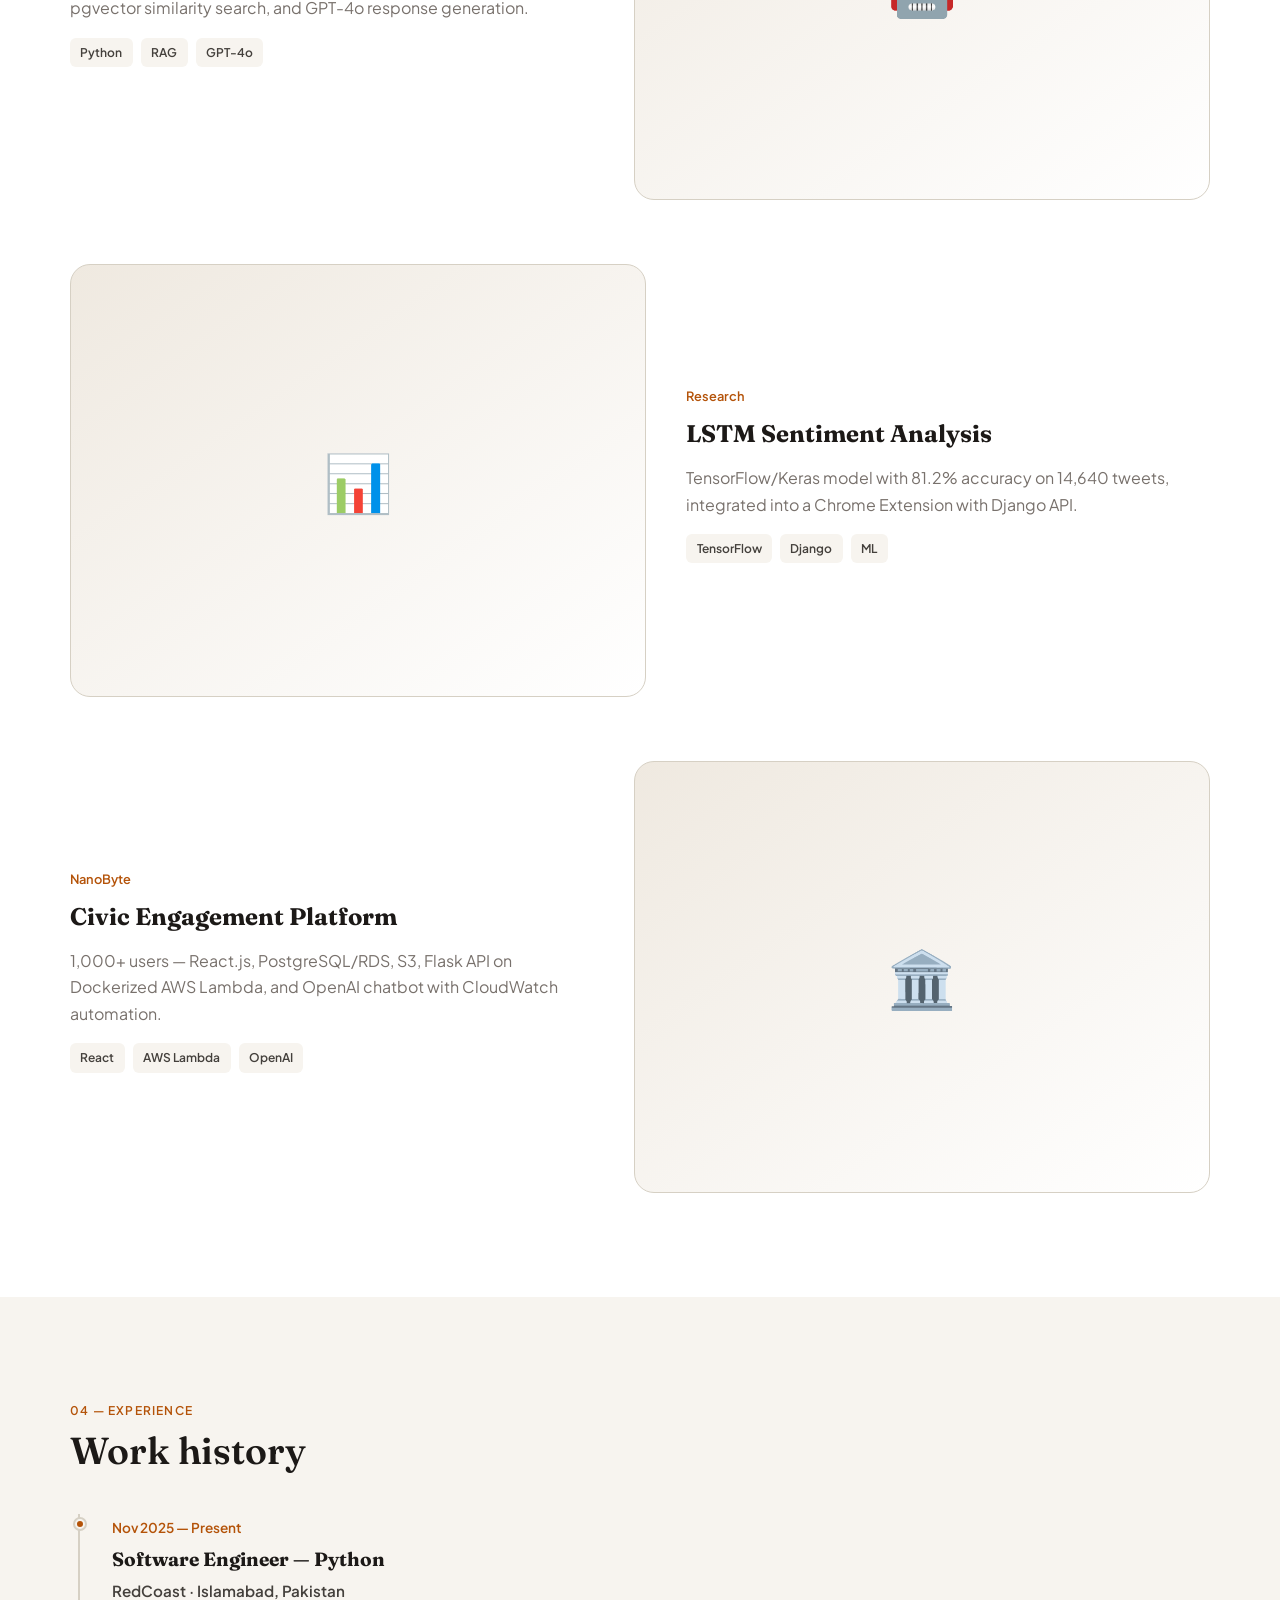
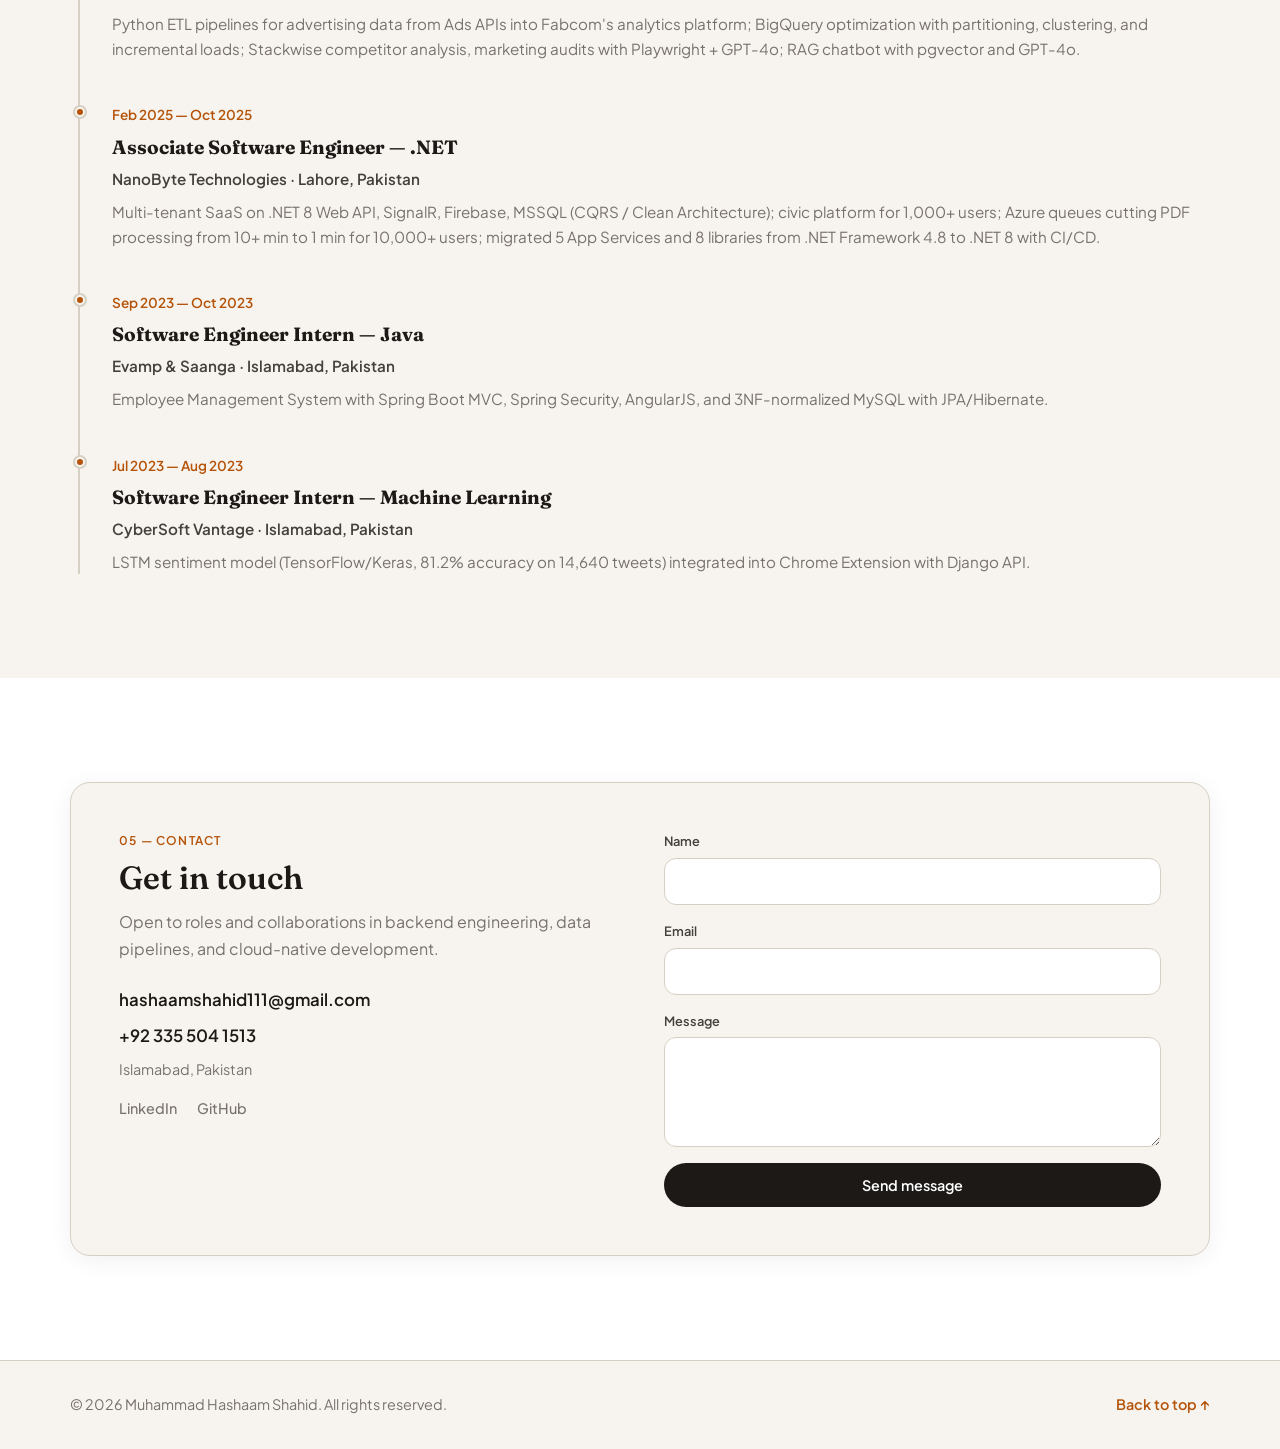
==== commit dc7dcc78: "visual fi" ====
--- a/index.html
+++ b/index.html
@@ -65,7 +65,7 @@
         <div class="hero-edges">
             <span class="edge edge-tl">Muhammad Hashaam Shahid</span>
             <span class="edge edge-tr">Software Engineer</span>
-            <a class="edge edge-bl" href="mailto:hashaamshahid111@gmail.com">hashaamshahid111@gmail.com</a>
+            <a class="edge edge-bl" href="mailto:hashaamshahid111@gmail.com">hashaamshahid111<br>@gmail.com</a>
             <a class="edge edge-br" href="tel:+923355041513">+92 335 504 1513</a>
             <span class="edge edge-left" aria-hidden="true">Python · .NET · APIs · ML</span>
             <span class="edge edge-right" aria-hidden="true">Islamabad, Pakistan</span>
--- a/styles.css
+++ b/styles.css
@@ -4,10 +4,11 @@
     --avatar-ref-h: 1363;
     --content-max: 1140px;
     --design-w: 2560px;
-    --scale: min(1, 100vw / var(--design-w));
-    --slider-w: calc(200px * var(--scale));
-    --slider-h: calc(250px * var(--scale));
-    --ring-z: calc(550px * var(--scale));
+    /* Mobile-first carousel (overridden at 768px+) */
+    --scale: min(1, 100vw / 1200px);
+    --slider-w: calc(175px * var(--scale));
+    --slider-h: calc(218px * var(--scale));
+    --ring-z: calc(480px * var(--scale));
     --perspective: calc(1000px * var(--scale));
 
     --paper: #f7f4ef;
@@ -37,6 +38,7 @@
     line-height: 1.65;
     color: var(--ink);
     background: var(--paper);
+    overflow-x: clip; /* moved from .hero — clip on body doesn't flatten 3D */
 }
 
 img {
@@ -215,7 +217,7 @@
     position: relative;
     width: 100%;
     min-height: 100vh;
-    overflow: hidden;
+    /* overflow: clip removed — any overflow on a 3D ancestor flattens the carousel on mobile Safari */
     padding-top: 4.5rem;
 }
 
@@ -263,26 +265,36 @@
     top: 14%;
     left: calc(50% - var(--slider-w) / 2);
     transform-style: preserve-3d;
-    transform: perspective(var(--perspective));
+    -webkit-transform-style: preserve-3d;  /* Safari */
+    /* perspective() removed from here — it's now a property on .hero-stage */
     animation: autoRun 20s linear infinite;
+    -webkit-animation: autoRun 20s linear infinite;
     z-index: 10;
 }
 
 .hero .slider .item {
     position: absolute;
     inset: 0;
-    overflow: hidden;
+    overflow: clip;
     display: flex;
     align-items: center;
     justify-content: center;
+    /* Static positioning around the ring — only .slider rotates, NOT each item */
     transform: rotateY(calc((var(--i) - 1) * (360 / var(--quantity)) * 1deg))
-        translateZ(var(--ring-z)) !important;
-    animation: autoRun 20s linear infinite;
+        translateZ(var(--ring-z));
+    -webkit-transform: rotateY(calc((var(--i) - 1) * (360 / var(--quantity)) * 1deg))
+        translateZ(var(--ring-z));
+    /* animation: autoRun removed — this was overriding the transform above and stacking all cards */
 }
 
 @keyframes autoRun {
     from { transform: perspective(var(--perspective)) rotateX(-16deg) rotateY(0deg); }
-    to { transform: perspective(var(--perspective)) rotateX(-16deg) rotateY(360deg); }
+    to   { transform: perspective(var(--perspective)) rotateX(-16deg) rotateY(360deg); }
+}
+
+@-webkit-keyframes autoRun {
+    from { -webkit-transform: perspective(var(--perspective)) rotateX(-16deg) rotateY(0deg); }
+    to   { -webkit-transform: perspective(var(--perspective)) rotateX(-16deg) rotateY(360deg); }
 }
 
 .hero .slider .item img {
@@ -851,6 +863,17 @@
     color: var(--muted);
 }
 
+/* Carousel: desktop / tablet (768px+) */
+@media (min-width: 768px) {
+    :root {
+        --scale: min(1, 100vw / var(--design-w));
+        --slider-w: calc(175px * var(--scale));
+        --slider-h: calc(218px * var(--scale));
+        --ring-z: calc(480px * var(--scale));
+        --perspective: calc(1000px * var(--scale));
+    }
+}
+
 /* —— Responsive —— */
 @media (max-width: 900px) {
     .site-nav, .header-btn { display: none; }
@@ -891,4 +914,4 @@
     .edge-tr {
         max-width: 9rem;
     }
-}
+}
